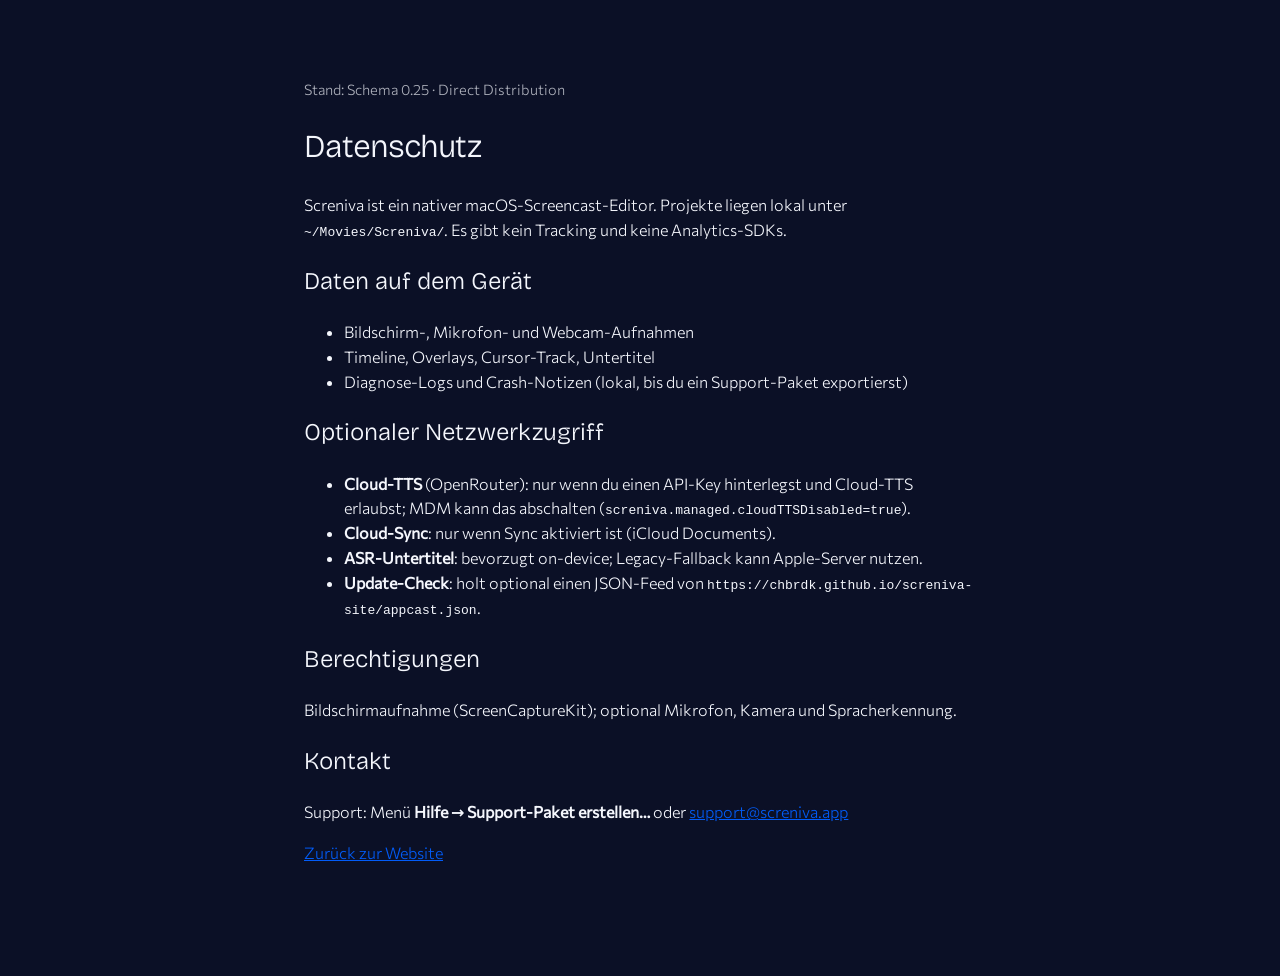
==== privacy.html @ 5505daaa "Publish Screniva site (DMG via Releases)" ====
<!DOCTYPE html>
<html lang="de">
  <head>
    <meta charset="utf-8" />
    <meta name="viewport" content="width=device-width, initial-scale=1" />
    <title>Screniva — Datenschutz</title>
    <link rel="icon" href="./assets/icon-1024.png" type="image/png" />
    <link rel="stylesheet" href="brand/tokens.css" />
    <style>
      body {
        margin: 0;
        background: var(--color-ink, #0b1026);
        color: var(--color-mist, #f4f6fc);
        font-family: Commissioner, system-ui, sans-serif;
        font-weight: 300;
        line-height: 1.55;
      }
      main {
        max-width: 42rem;
        margin: 0 auto;
        padding: 4rem 1.5rem 6rem;
      }
      h1,
      h2 {
        font-family: "Bricolage Grotesque", system-ui, sans-serif;
        font-weight: 300;
      }
      h1 {
        font-size: 2rem;
        letter-spacing: -0.03em;
      }
      a {
        color: var(--color-electric-blue, #025cf8);
      }
      .meta {
        opacity: 0.7;
        font-size: 0.9rem;
      }
    </style>
  </head>
  <body>
    <main>
      <p class="meta">Stand: Schema 0.25 · Direct Distribution</p>
      <h1>Datenschutz</h1>
      <p>
        Screniva ist ein nativer macOS-Screencast-Editor. Projekte liegen lokal unter
        <code>~/Movies/Screniva/</code>. Es gibt kein Tracking und keine Analytics-SDKs.
      </p>

      <h2>Daten auf dem Gerät</h2>
      <ul>
        <li>Bildschirm-, Mikrofon- und Webcam-Aufnahmen</li>
        <li>Timeline, Overlays, Cursor-Track, Untertitel</li>
        <li>Diagnose-Logs und Crash-Notizen (lokal, bis du ein Support-Paket exportierst)</li>
      </ul>

      <h2>Optionaler Netzwerkzugriff</h2>
      <ul>
        <li>
          <strong>Cloud-TTS</strong> (OpenRouter): nur wenn du einen API-Key hinterlegst und
          Cloud-TTS erlaubst; MDM kann das abschalten
          (<code>screniva.managed.cloudTTSDisabled=true</code>).
        </li>
        <li>
          <strong>Cloud-Sync</strong>: nur wenn Sync aktiviert ist (iCloud Documents).
        </li>
        <li>
          <strong>ASR-Untertitel</strong>: bevorzugt on-device; Legacy-Fallback kann Apple-Server
          nutzen.
        </li>
        <li>
          <strong>Update-Check</strong>: holt optional einen JSON-Feed von
          <code>https://chbrdk.github.io/screniva-site/appcast.json</code>.
        </li>
      </ul>

      <h2>Berechtigungen</h2>
      <p>
        Bildschirmaufnahme (ScreenCaptureKit); optional Mikrofon, Kamera und Spracherkennung.
      </p>

      <h2>Kontakt</h2>
      <p>
        Support: Menü <strong>Hilfe → Support-Paket erstellen…</strong> oder
        <a href="mailto:support@screniva.app">support@screniva.app</a>
      </p>
      <p><a href="./index.html">Zurück zur Website</a></p>
    </main>
  </body>
</html>
---- brand/tokens.css ----
/* Local brand faces — same families as Screniva/Fonts (app bundle). */
@font-face {
  font-family: "Bricolage Grotesque";
  src: url("./fonts/bricolage-200.woff2") format("woff2");
  font-weight: 200;
  font-style: normal;
  font-display: swap;
}
@font-face {
  font-family: "Bricolage Grotesque";
  src: url("./fonts/bricolage-300.woff2") format("woff2");
  font-weight: 300;
  font-style: normal;
  font-display: swap;
}
@font-face {
  font-family: "Bricolage Grotesque";
  src: url("./fonts/bricolage-400.woff2") format("woff2");
  font-weight: 400;
  font-style: normal;
  font-display: swap;
}
@font-face {
  font-family: "Commissioner";
  src: url("./fonts/commissioner-200.woff2") format("woff2");
  font-weight: 200;
  font-style: normal;
  font-display: swap;
}
@font-face {
  font-family: "Commissioner";
  src: url("./fonts/commissioner-300.woff2") format("woff2");
  font-weight: 300;
  font-style: normal;
  font-display: swap;
}
@font-face {
  font-family: "Commissioner";
  src: url("./fonts/commissioner-400.woff2") format("woff2");
  font-weight: 400;
  font-style: normal;
  font-display: swap;
}
@font-face {
  font-family: "Azeret Mono";
  src: url("./fonts/azeret-300.woff2") format("woff2");
  font-weight: 300;
  font-style: normal;
  font-display: swap;
}
@font-face {
  font-family: "Azeret Mono";
  src: url("./fonts/azeret-400.woff2") format("woff2");
  font-weight: 400;
  font-style: normal;
  font-display: swap;
}

/* Screniva design tokens — keep in sync with ScrenivaBrandColors (paths.ts)
   and Screniva/ScrenivaDesign.swift. See knowledge/corporate-design.md */

:root {
  --color-electric-blue: #025cf8;
  --color-magenta: #f9468d;
  --color-deep-royal: #121dc8;
  --color-navy: #02209d;
  --color-record-red: #f7192c;
  --color-ink: #0b1026;
  --color-mist: #f4f6fc;

  --color-brand-primary: var(--color-electric-blue);
  --color-brand-secondary: var(--color-magenta);
  --color-recording: var(--color-record-red);
  --color-success: #33b873;
  --color-warning: #f5b833;
  --color-paper: #eef0f7;
  --color-hairline: color-mix(in srgb, var(--color-ink) 12%, transparent);

  --gradient-brand: linear-gradient(
    135deg,
    var(--color-electric-blue) 0%,
    var(--color-deep-royal) 48%,
    var(--color-magenta) 100%
  );
  --gradient-brand-soft: linear-gradient(
    135deg,
    color-mix(in srgb, var(--color-electric-blue) 18%, transparent),
    color-mix(in srgb, var(--color-magenta) 12%, transparent)
  );

  --font-display: "Bricolage Grotesque", "Avenir Next", sans-serif;
  --font-body: "Commissioner", "Avenir Next", sans-serif;
  --font-mono: "Azeret Mono", "SF Mono", ui-monospace, monospace;
  --weight-hair: 200;
  --weight-thin: 300;
  --weight-book: 400;

  --radius-chip: 7px;
  --radius-control: 9px;
  --radius-card: 12px;
  --radius-panel: 14px;
  --radius-mark: 22%;

  --space-xs: 4px;
  --space-sm: 8px;
  --space-md: 12px;
  --space-lg: 16px;
  --space-xl: 24px;
  --space-2xl: 48px;
  --space-3xl: 80px;

  --ease-out: cubic-bezier(0.22, 1, 0.36, 1);
  --duration-fast: 180ms;
  --duration-med: 420ms;
  --measure: min(72rem, calc(100% - 2.5rem));
}
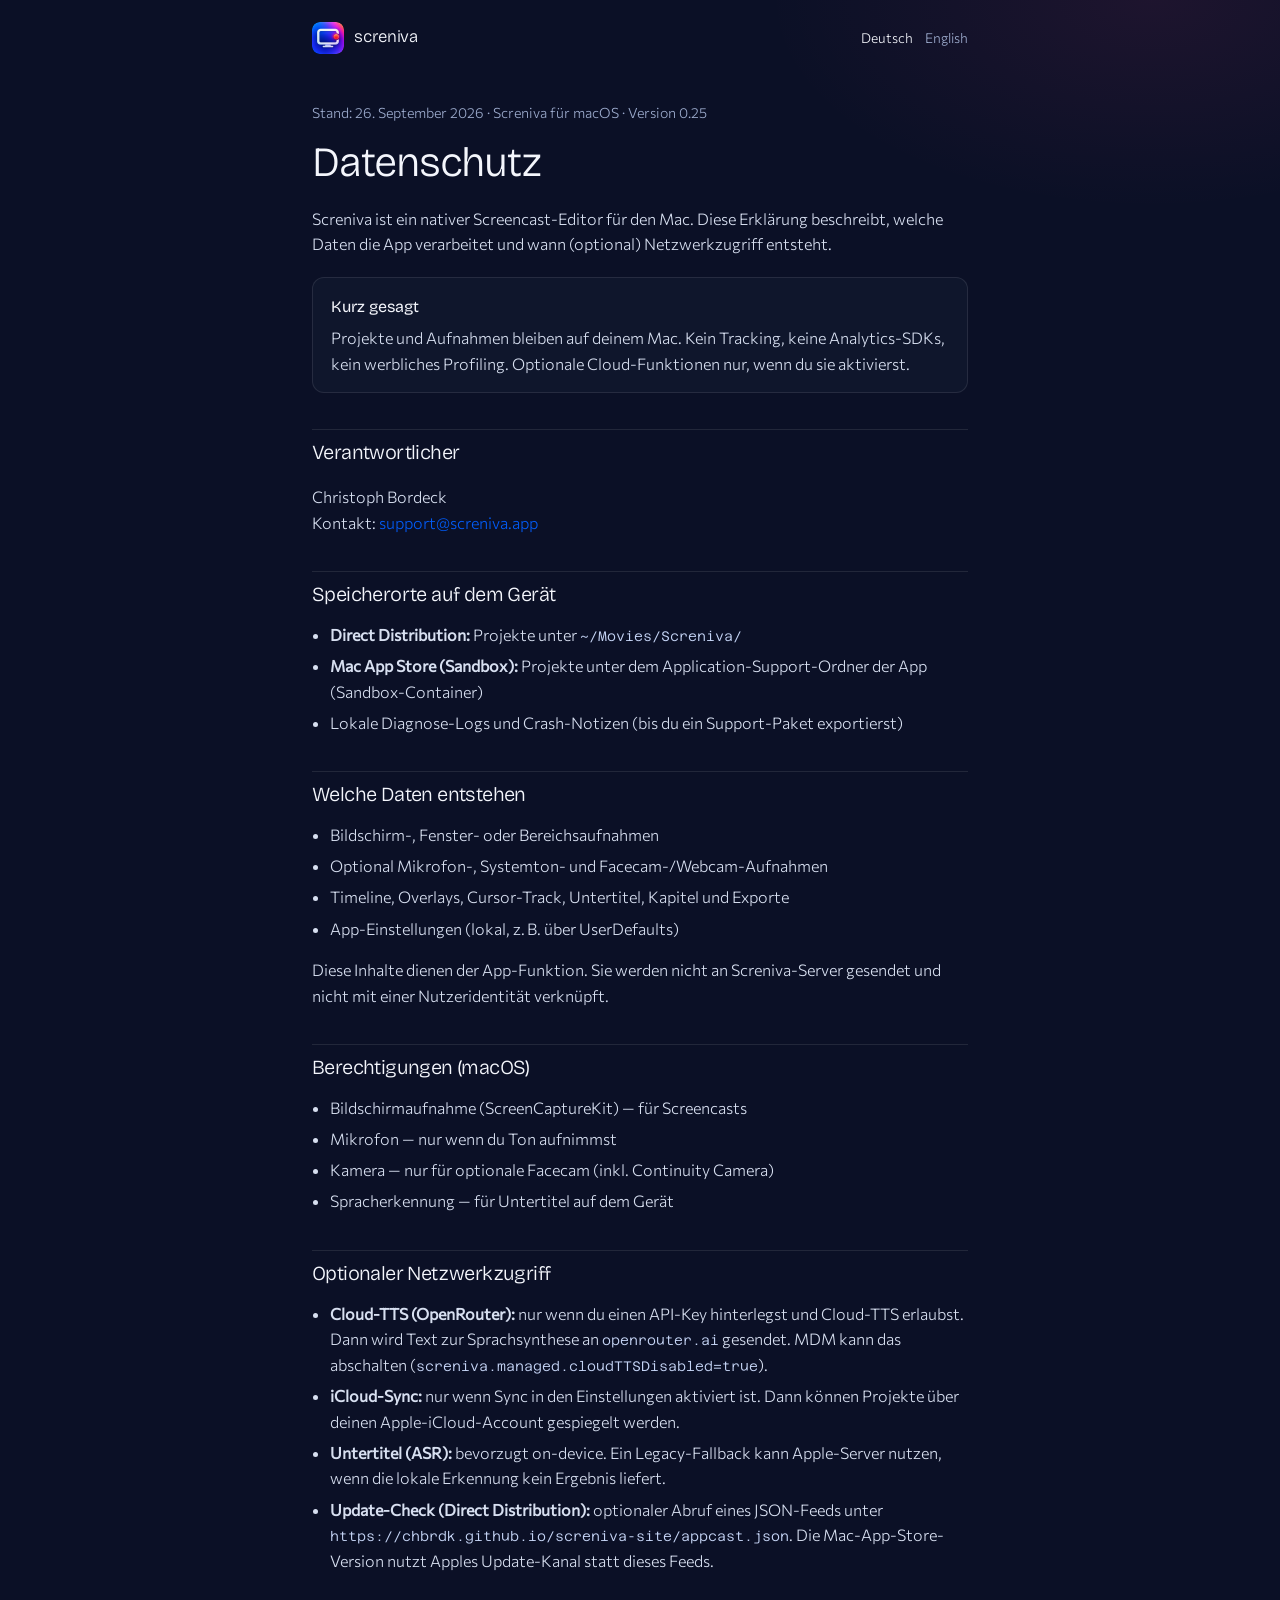
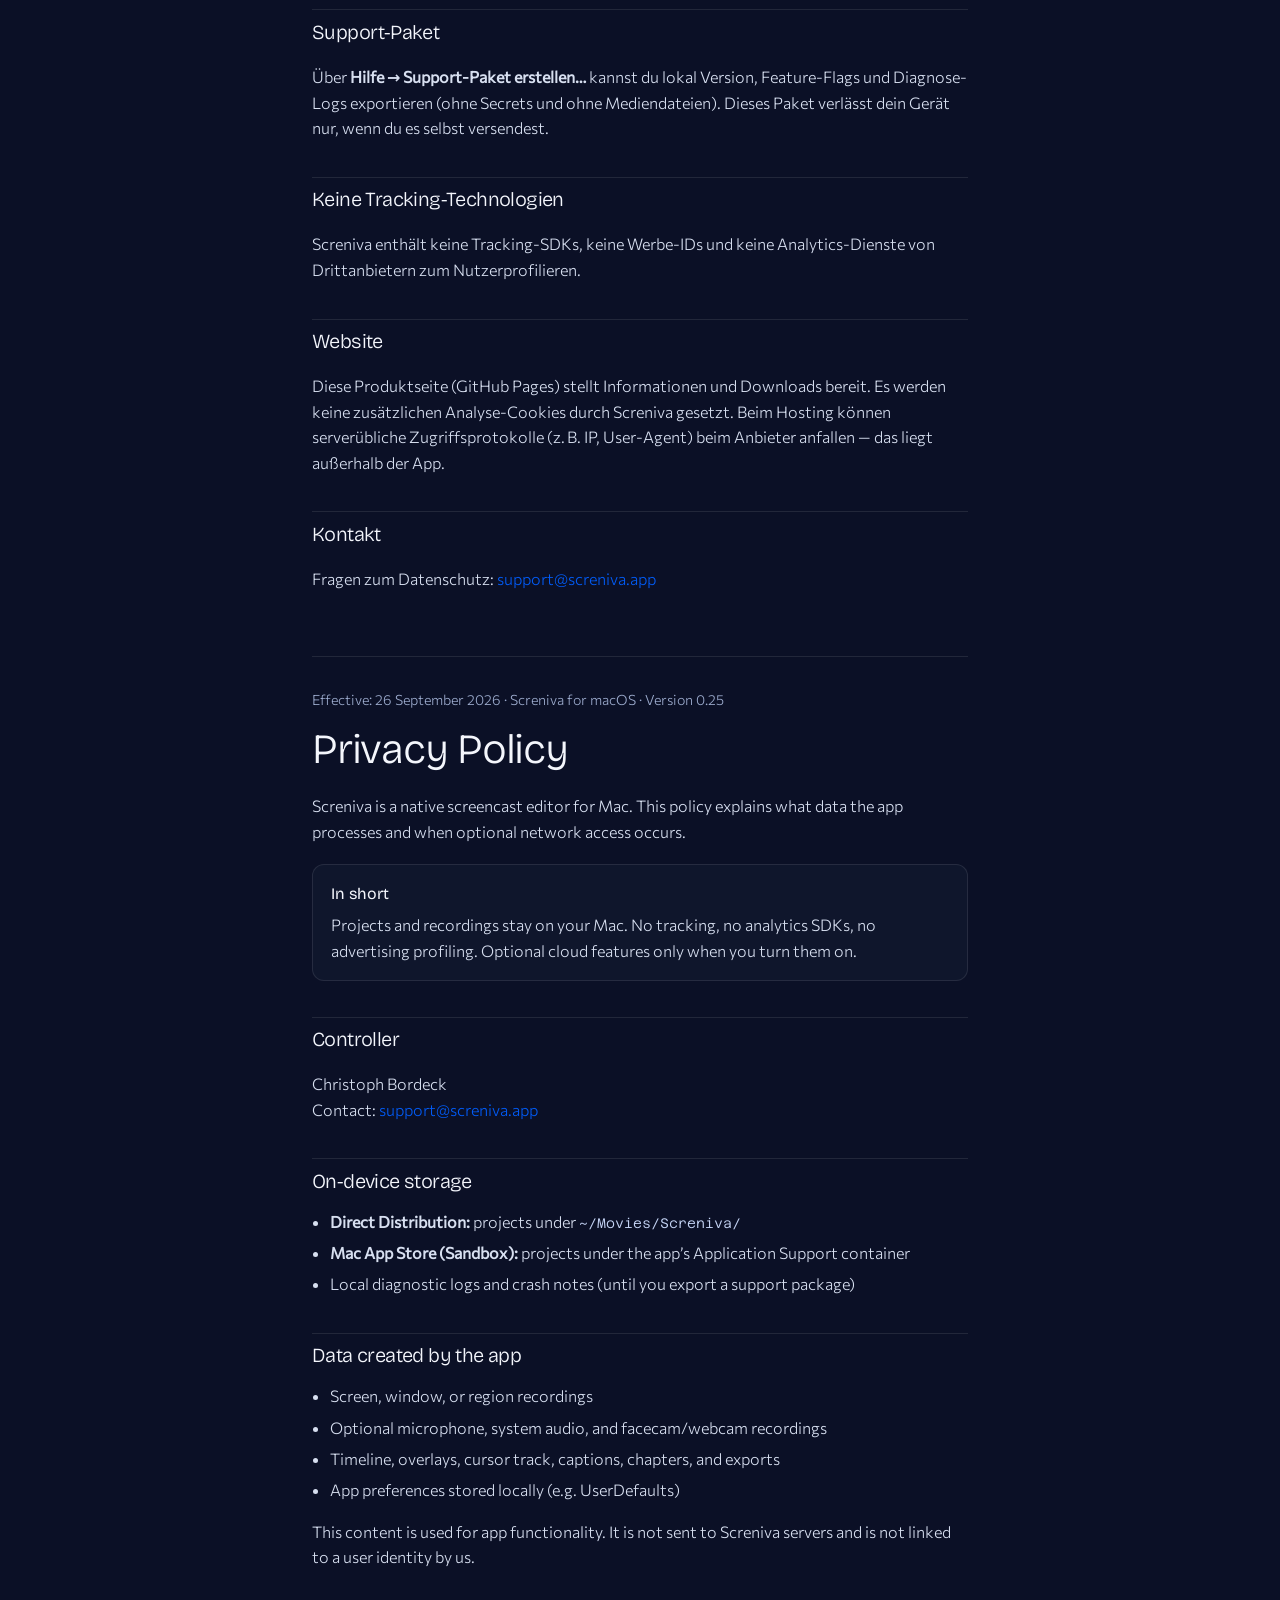
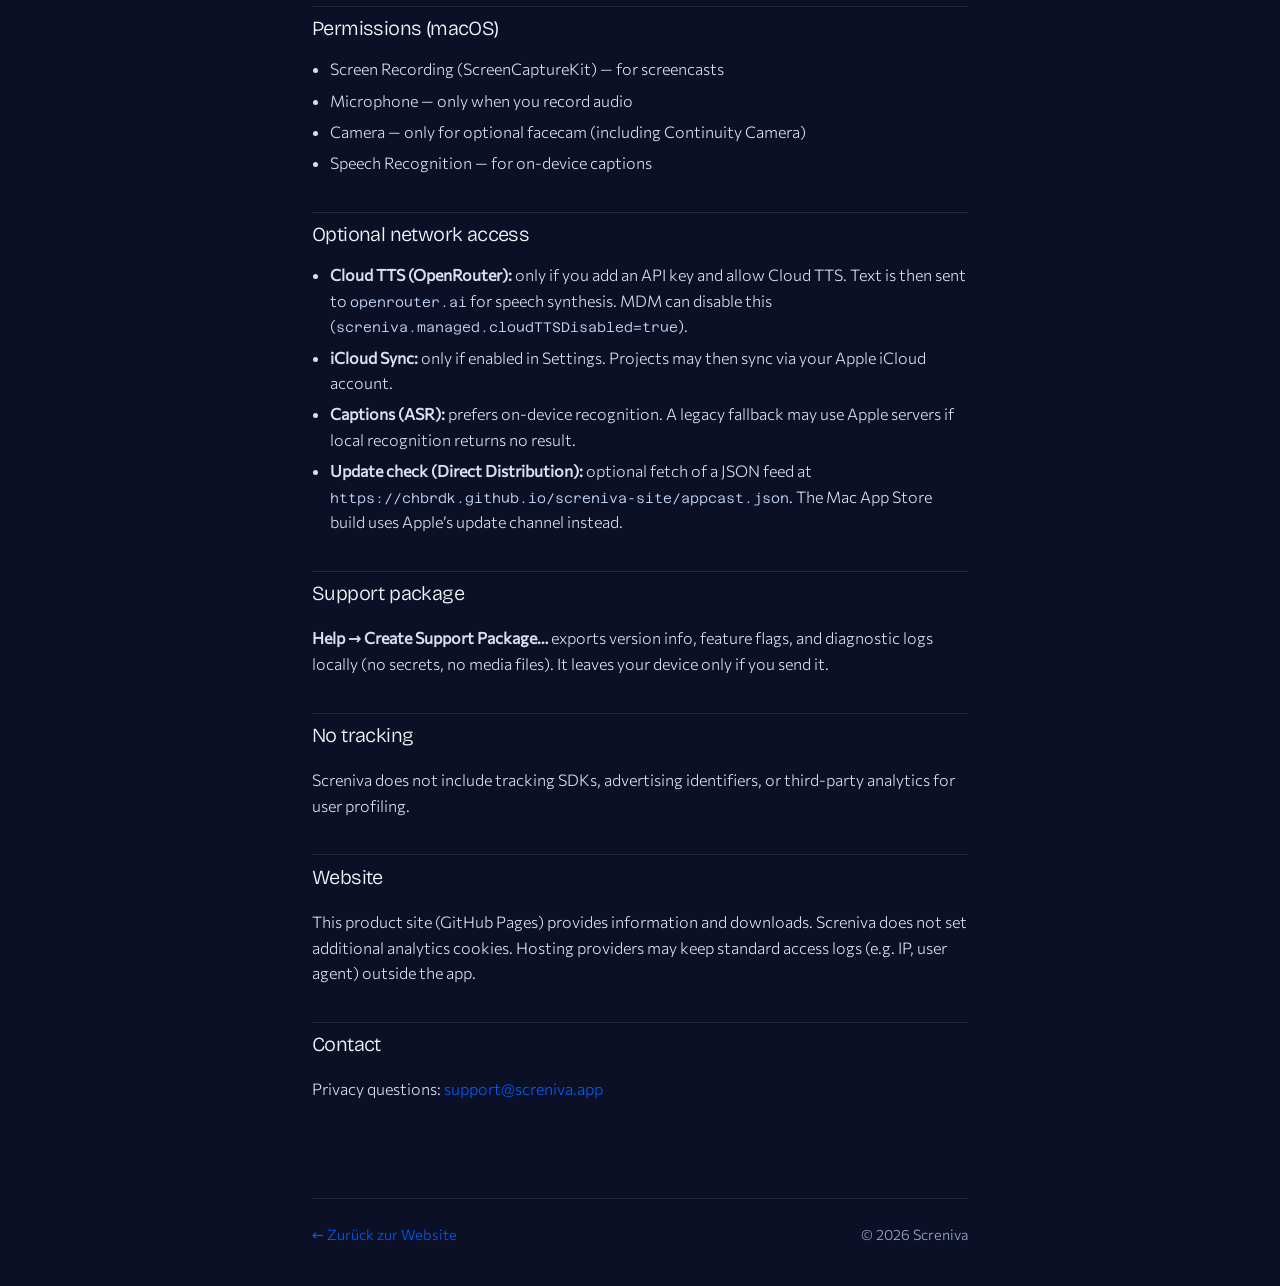
==== commit 18bfe111: "Update privacy policy for App Store listing" ====
--- a/privacy.html
+++ b/privacy.html
@@ -3,88 +3,383 @@
   <head>
     <meta charset="utf-8" />
     <meta name="viewport" content="width=device-width, initial-scale=1" />
-    <title>Screniva — Datenschutz</title>
+    <meta name="theme-color" content="#0b1026" />
+    <title>Screniva — Datenschutz / Privacy</title>
+    <meta
+      name="description"
+      content="Datenschutzerklärung für Screniva (macOS). Projekte lokal, kein Tracking, optionale Cloud-Funktionen nur auf Wunsch."
+    />
     <link rel="icon" href="./assets/icon-1024.png" type="image/png" />
     <link rel="stylesheet" href="brand/tokens.css" />
     <style>
+      :root {
+        --ink: var(--color-ink, #0b1026);
+        --mist: var(--color-mist, #f4f6fc);
+        --blue: var(--color-electric-blue, #025cf8);
+        --muted: #9dacce;
+        --line: #ffffff18;
+      }
+      * {
+        box-sizing: border-box;
+      }
       body {
         margin: 0;
-        background: var(--color-ink, #0b1026);
-        color: var(--color-mist, #f4f6fc);
+        background:
+          radial-gradient(900px 420px at 12% -10%, #025cf822, transparent 60%),
+          radial-gradient(700px 380px at 90% 0%, #f9468d14, transparent 55%),
+          var(--ink);
+        color: var(--mist);
         font-family: Commissioner, system-ui, sans-serif;
         font-weight: 300;
-        line-height: 1.55;
+        line-height: 1.6;
+      }
+      a {
+        color: var(--blue);
+        text-decoration: none;
+      }
+      a:hover {
+        text-decoration: underline;
+      }
+      .wrap {
+        max-width: 44rem;
+        margin: 0 auto;
+        padding: 0 1.5rem;
+      }
+      header {
+        display: flex;
+        align-items: center;
+        justify-content: space-between;
+        padding: 1.35rem 0 0;
+        gap: 1rem;
+      }
+      .wordmark {
+        display: inline-flex;
+        align-items: center;
+        gap: 0.65rem;
+        color: var(--mist);
+        font-family: "Bricolage Grotesque", system-ui, sans-serif;
+        font-weight: 300;
+        font-size: 1.05rem;
+        letter-spacing: -0.02em;
+        text-decoration: none;
+      }
+      .wordmark img {
+        border-radius: 8px;
+      }
+      .lang {
+        display: flex;
+        gap: 0.75rem;
+        font-size: 0.85rem;
+      }
+      .lang a {
+        color: var(--muted);
+      }
+      .lang a[aria-current="true"] {
+        color: var(--mist);
       }
       main {
-        max-width: 42rem;
-        margin: 0 auto;
-        padding: 4rem 1.5rem 6rem;
+        padding: 3rem 0 5rem;
+      }
+      .meta {
+        color: var(--muted);
+        font-size: 0.88rem;
+        margin: 0 0 1rem;
       }
       h1,
       h2 {
         font-family: "Bricolage Grotesque", system-ui, sans-serif;
         font-weight: 300;
+        letter-spacing: -0.03em;
       }
       h1 {
-        font-size: 2rem;
-        letter-spacing: -0.03em;
-      }
-      a {
-        color: var(--color-electric-blue, #025cf8);
-      }
-      .meta {
-        opacity: 0.7;
+        font-size: clamp(2rem, 4vw, 2.6rem);
+        line-height: 1.1;
+        margin: 0 0 1.25rem;
+      }
+      h2 {
+        font-size: 1.25rem;
+        margin: 2.25rem 0 0.75rem;
+        padding-top: 0.35rem;
+        border-top: 1px solid var(--line);
+      }
+      p,
+      li {
+        color: #d7dff0;
+      }
+      ul {
+        padding-left: 1.15rem;
+        margin: 0.5rem 0 0;
+      }
+      li {
+        margin: 0.35rem 0;
+      }
+      code {
+        font-family: "Azeret Mono", ui-monospace, monospace;
+        font-size: 0.86em;
+        color: #c5d4f5;
+      }
+      .panel {
+        margin-top: 1.25rem;
+        padding: 1rem 1.1rem;
+        border: 1px solid var(--line);
+        border-radius: 12px;
+        background: #121a30aa;
+      }
+      .panel strong {
+        display: block;
+        font-family: "Bricolage Grotesque", system-ui, sans-serif;
+        font-weight: 400;
+        margin-bottom: 0.35rem;
+      }
+      .en {
+        margin-top: 4rem;
+        padding-top: 2rem;
+        border-top: 1px solid var(--line);
+      }
+      footer {
+        border-top: 1px solid var(--line);
+        padding: 1.5rem 0 2.5rem;
+        color: var(--muted);
         font-size: 0.9rem;
+        display: flex;
+        flex-wrap: wrap;
+        gap: 0.75rem 1.25rem;
+        justify-content: space-between;
       }
     </style>
   </head>
   <body>
-    <main>
-      <p class="meta">Stand: Schema 0.25 · Direct Distribution</p>
-      <h1>Datenschutz</h1>
-      <p>
-        Screniva ist ein nativer macOS-Screencast-Editor. Projekte liegen lokal unter
-        <code>~/Movies/Screniva/</code>. Es gibt kein Tracking und keine Analytics-SDKs.
-      </p>
-
-      <h2>Daten auf dem Gerät</h2>
-      <ul>
-        <li>Bildschirm-, Mikrofon- und Webcam-Aufnahmen</li>
-        <li>Timeline, Overlays, Cursor-Track, Untertitel</li>
-        <li>Diagnose-Logs und Crash-Notizen (lokal, bis du ein Support-Paket exportierst)</li>
-      </ul>
-
-      <h2>Optionaler Netzwerkzugriff</h2>
-      <ul>
-        <li>
-          <strong>Cloud-TTS</strong> (OpenRouter): nur wenn du einen API-Key hinterlegst und
-          Cloud-TTS erlaubst; MDM kann das abschalten
-          (<code>screniva.managed.cloudTTSDisabled=true</code>).
-        </li>
-        <li>
-          <strong>Cloud-Sync</strong>: nur wenn Sync aktiviert ist (iCloud Documents).
-        </li>
-        <li>
-          <strong>ASR-Untertitel</strong>: bevorzugt on-device; Legacy-Fallback kann Apple-Server
-          nutzen.
-        </li>
-        <li>
-          <strong>Update-Check</strong>: holt optional einen JSON-Feed von
-          <code>https://chbrdk.github.io/screniva-site/appcast.json</code>.
-        </li>
-      </ul>
-
-      <h2>Berechtigungen</h2>
-      <p>
-        Bildschirmaufnahme (ScreenCaptureKit); optional Mikrofon, Kamera und Spracherkennung.
-      </p>
-
-      <h2>Kontakt</h2>
-      <p>
-        Support: Menü <strong>Hilfe → Support-Paket erstellen…</strong> oder
-        <a href="mailto:support@screniva.app">support@screniva.app</a>
-      </p>
-      <p><a href="./index.html">Zurück zur Website</a></p>
-    </main>
+    <div class="wrap">
+      <header>
+        <a class="wordmark" href="./index.html">
+          <img src="./assets/icon-1024.png" width="32" height="32" alt="" />
+          screniva
+        </a>
+        <nav class="lang" aria-label="Sprache">
+          <a href="#de" aria-current="true">Deutsch</a>
+          <a href="#en">English</a>
+        </nav>
+      </header>
+
+      <main>
+        <section id="de" lang="de">
+          <p class="meta">Stand: 26. September 2026 · Screniva für macOS · Version 0.25</p>
+          <h1>Datenschutz</h1>
+          <p>
+            Screniva ist ein nativer Screencast-Editor für den Mac. Diese Erklärung beschreibt,
+            welche Daten die App verarbeitet und wann (optional) Netzwerkzugriff entsteht.
+          </p>
+
+          <div class="panel">
+            <strong>Kurz gesagt</strong>
+            <p style="margin: 0">
+              Projekte und Aufnahmen bleiben auf deinem Mac. Kein Tracking, keine Analytics-SDKs,
+              kein werbliches Profiling. Optionale Cloud-Funktionen nur, wenn du sie aktivierst.
+            </p>
+          </div>
+
+          <h2>Verantwortlicher</h2>
+          <p>
+            Christoph Bordeck<br />
+            Kontakt:
+            <a href="mailto:support@screniva.app">support@screniva.app</a>
+          </p>
+
+          <h2>Speicherorte auf dem Gerät</h2>
+          <ul>
+            <li>
+              <strong>Direct Distribution:</strong> Projekte unter
+              <code>~/Movies/Screniva/</code>
+            </li>
+            <li>
+              <strong>Mac App Store (Sandbox):</strong> Projekte unter dem Application-Support-Ordner
+              der App (Sandbox-Container)
+            </li>
+            <li>Lokale Diagnose-Logs und Crash-Notizen (bis du ein Support-Paket exportierst)</li>
+          </ul>
+
+          <h2>Welche Daten entstehen</h2>
+          <ul>
+            <li>Bildschirm-, Fenster- oder Bereichsaufnahmen</li>
+            <li>Optional Mikrofon-, Systemton- und Facecam-/Webcam-Aufnahmen</li>
+            <li>Timeline, Overlays, Cursor-Track, Untertitel, Kapitel und Exporte</li>
+            <li>App-Einstellungen (lokal, z. B. über UserDefaults)</li>
+          </ul>
+          <p>
+            Diese Inhalte dienen der App-Funktion. Sie werden nicht an Screniva-Server gesendet und
+            nicht mit einer Nutzeridentität verknüpft.
+          </p>
+
+          <h2>Berechtigungen (macOS)</h2>
+          <ul>
+            <li>Bildschirmaufnahme (ScreenCaptureKit) — für Screencasts</li>
+            <li>Mikrofon — nur wenn du Ton aufnimmst</li>
+            <li>Kamera — nur für optionale Facecam (inkl. Continuity Camera)</li>
+            <li>Spracherkennung — für Untertitel auf dem Gerät</li>
+          </ul>
+
+          <h2>Optionaler Netzwerkzugriff</h2>
+          <ul>
+            <li>
+              <strong>Cloud-TTS (OpenRouter):</strong> nur wenn du einen API-Key hinterlegst und
+              Cloud-TTS erlaubst. Dann wird Text zur Sprachsynthese an
+              <code>openrouter.ai</code> gesendet. MDM kann das abschalten
+              (<code>screniva.managed.cloudTTSDisabled=true</code>).
+            </li>
+            <li>
+              <strong>iCloud-Sync:</strong> nur wenn Sync in den Einstellungen aktiviert ist.
+              Dann können Projekte über deinen Apple-iCloud-Account gespiegelt werden.
+            </li>
+            <li>
+              <strong>Untertitel (ASR):</strong> bevorzugt on-device. Ein Legacy-Fallback kann
+              Apple-Server nutzen, wenn die lokale Erkennung kein Ergebnis liefert.
+            </li>
+            <li>
+              <strong>Update-Check (Direct Distribution):</strong> optionaler Abruf eines JSON-Feeds
+              unter
+              <code>https://chbrdk.github.io/screniva-site/appcast.json</code>.
+              Die Mac-App-Store-Version nutzt Apples Update-Kanal statt dieses Feeds.
+            </li>
+          </ul>
+
+          <h2>Support-Paket</h2>
+          <p>
+            Über <strong>Hilfe → Support-Paket erstellen…</strong> kannst du lokal Version,
+            Feature-Flags und Diagnose-Logs exportieren (ohne Secrets und ohne Mediendateien).
+            Dieses Paket verlässt dein Gerät nur, wenn du es selbst versendest.
+          </p>
+
+          <h2>Keine Tracking-Technologien</h2>
+          <p>
+            Screniva enthält keine Tracking-SDKs, keine Werbe-IDs und keine Analytics-Dienste von
+            Drittanbietern zum Nutzerprofilieren.
+          </p>
+
+          <h2>Website</h2>
+          <p>
+            Diese Produktseite (GitHub Pages) stellt Informationen und Downloads bereit. Es werden
+            keine zusätzlichen Analyse-Cookies durch Screniva gesetzt. Beim Hosting können
+            serverübliche Zugriffsprotokolle (z. B. IP, User-Agent) beim Anbieter anfallen — das
+            liegt außerhalb der App.
+          </p>
+
+          <h2>Kontakt</h2>
+          <p>
+            Fragen zum Datenschutz:
+            <a href="mailto:support@screniva.app">support@screniva.app</a>
+          </p>
+        </section>
+
+        <section class="en" id="en" lang="en">
+          <p class="meta">Effective: 26 September 2026 · Screniva for macOS · Version 0.25</p>
+          <h1>Privacy Policy</h1>
+          <p>
+            Screniva is a native screencast editor for Mac. This policy explains what data the app
+            processes and when optional network access occurs.
+          </p>
+
+          <div class="panel">
+            <strong>In short</strong>
+            <p style="margin: 0">
+              Projects and recordings stay on your Mac. No tracking, no analytics SDKs, no
+              advertising profiling. Optional cloud features only when you turn them on.
+            </p>
+          </div>
+
+          <h2>Controller</h2>
+          <p>
+            Christoph Bordeck<br />
+            Contact:
+            <a href="mailto:support@screniva.app">support@screniva.app</a>
+          </p>
+
+          <h2>On-device storage</h2>
+          <ul>
+            <li>
+              <strong>Direct Distribution:</strong> projects under
+              <code>~/Movies/Screniva/</code>
+            </li>
+            <li>
+              <strong>Mac App Store (Sandbox):</strong> projects under the app’s Application Support
+              container
+            </li>
+            <li>Local diagnostic logs and crash notes (until you export a support package)</li>
+          </ul>
+
+          <h2>Data created by the app</h2>
+          <ul>
+            <li>Screen, window, or region recordings</li>
+            <li>Optional microphone, system audio, and facecam/webcam recordings</li>
+            <li>Timeline, overlays, cursor track, captions, chapters, and exports</li>
+            <li>App preferences stored locally (e.g. UserDefaults)</li>
+          </ul>
+          <p>
+            This content is used for app functionality. It is not sent to Screniva servers and is
+            not linked to a user identity by us.
+          </p>
+
+          <h2>Permissions (macOS)</h2>
+          <ul>
+            <li>Screen Recording (ScreenCaptureKit) — for screencasts</li>
+            <li>Microphone — only when you record audio</li>
+            <li>Camera — only for optional facecam (including Continuity Camera)</li>
+            <li>Speech Recognition — for on-device captions</li>
+          </ul>
+
+          <h2>Optional network access</h2>
+          <ul>
+            <li>
+              <strong>Cloud TTS (OpenRouter):</strong> only if you add an API key and allow Cloud
+              TTS. Text is then sent to <code>openrouter.ai</code> for speech synthesis. MDM can
+              disable this (<code>screniva.managed.cloudTTSDisabled=true</code>).
+            </li>
+            <li>
+              <strong>iCloud Sync:</strong> only if enabled in Settings. Projects may then sync via
+              your Apple iCloud account.
+            </li>
+            <li>
+              <strong>Captions (ASR):</strong> prefers on-device recognition. A legacy fallback may
+              use Apple servers if local recognition returns no result.
+            </li>
+            <li>
+              <strong>Update check (Direct Distribution):</strong> optional fetch of a JSON feed at
+              <code>https://chbrdk.github.io/screniva-site/appcast.json</code>.
+              The Mac App Store build uses Apple’s update channel instead.
+            </li>
+          </ul>
+
+          <h2>Support package</h2>
+          <p>
+            <strong>Help → Create Support Package…</strong> exports version info, feature flags, and
+            diagnostic logs locally (no secrets, no media files). It leaves your device only if you
+            send it.
+          </p>
+
+          <h2>No tracking</h2>
+          <p>
+            Screniva does not include tracking SDKs, advertising identifiers, or third-party
+            analytics for user profiling.
+          </p>
+
+          <h2>Website</h2>
+          <p>
+            This product site (GitHub Pages) provides information and downloads. Screniva does not
+            set additional analytics cookies. Hosting providers may keep standard access logs
+            (e.g. IP, user agent) outside the app.
+          </p>
+
+          <h2>Contact</h2>
+          <p>
+            Privacy questions:
+            <a href="mailto:support@screniva.app">support@screniva.app</a>
+          </p>
+        </section>
+      </main>
+
+      <footer>
+        <a href="./index.html">← Zurück zur Website</a>
+        <span>© 2026 Screniva</span>
+      </footer>
+    </div>
   </body>
 </html>
